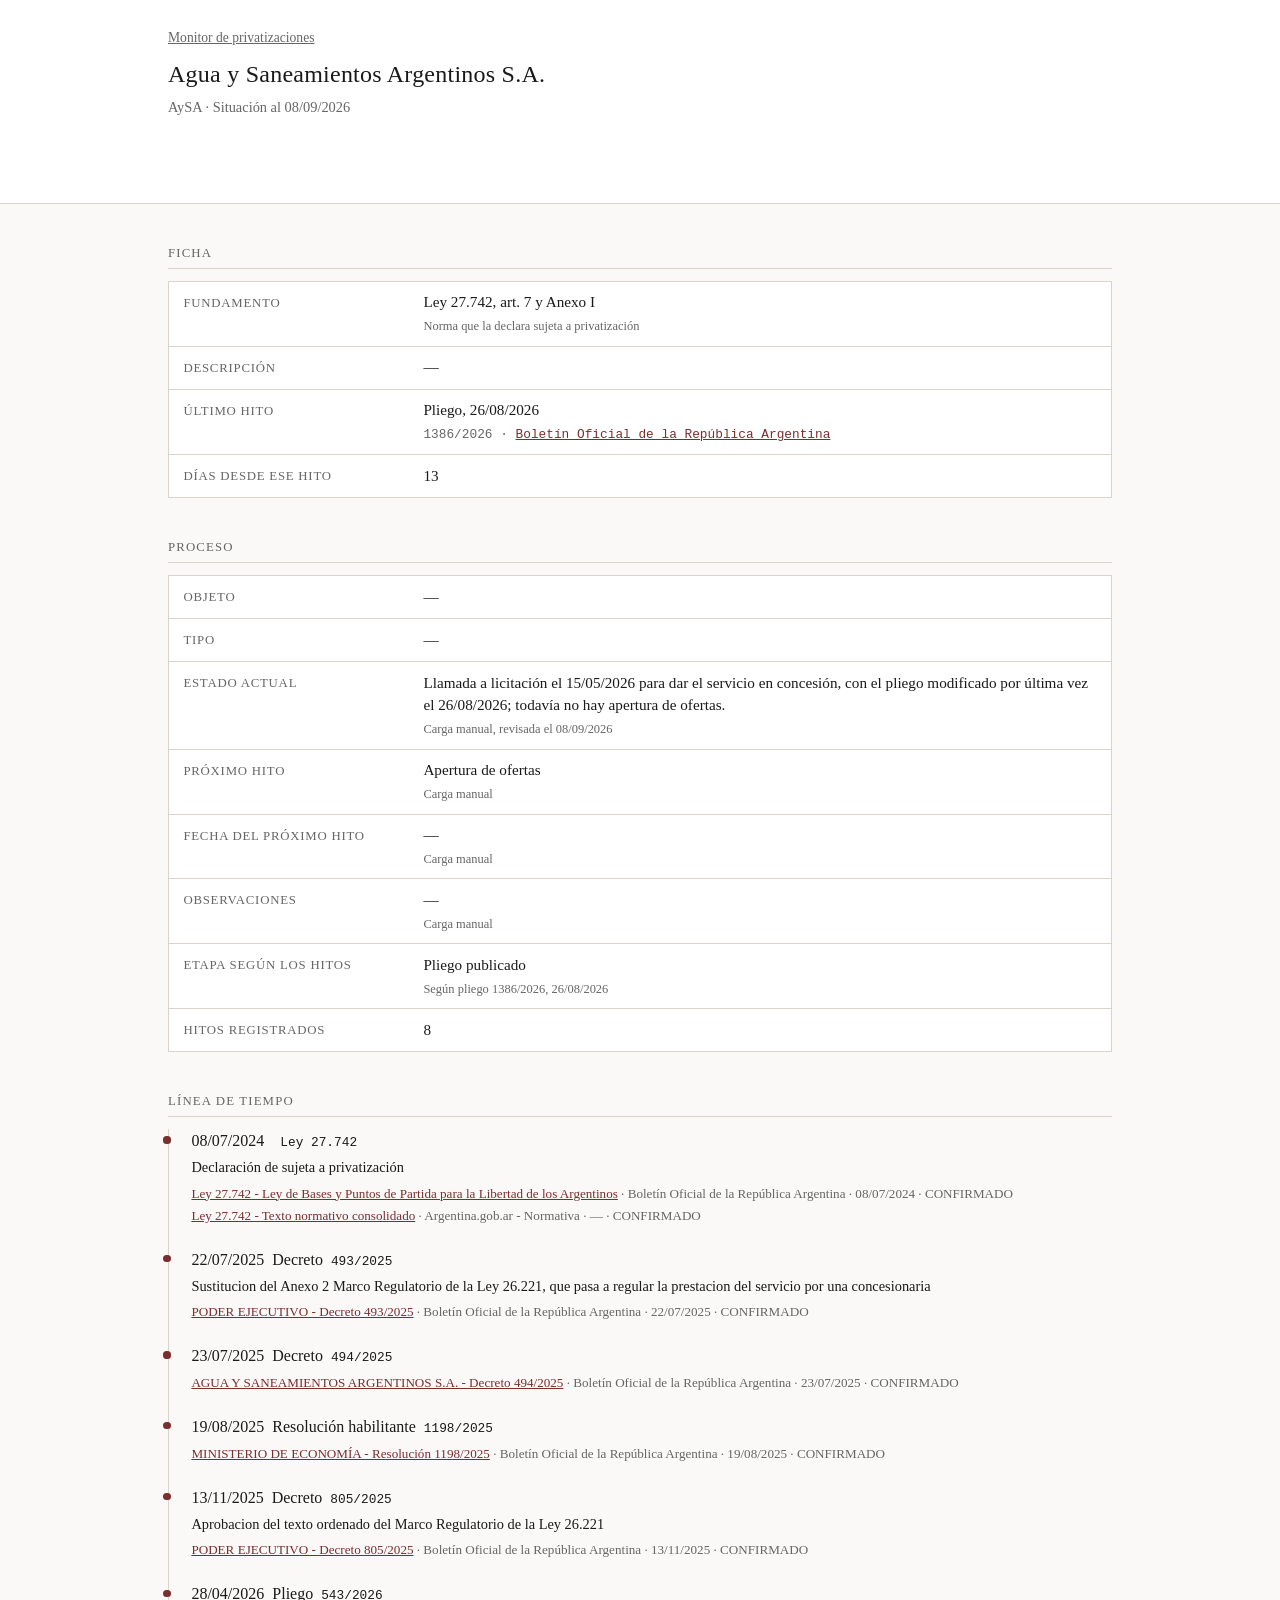
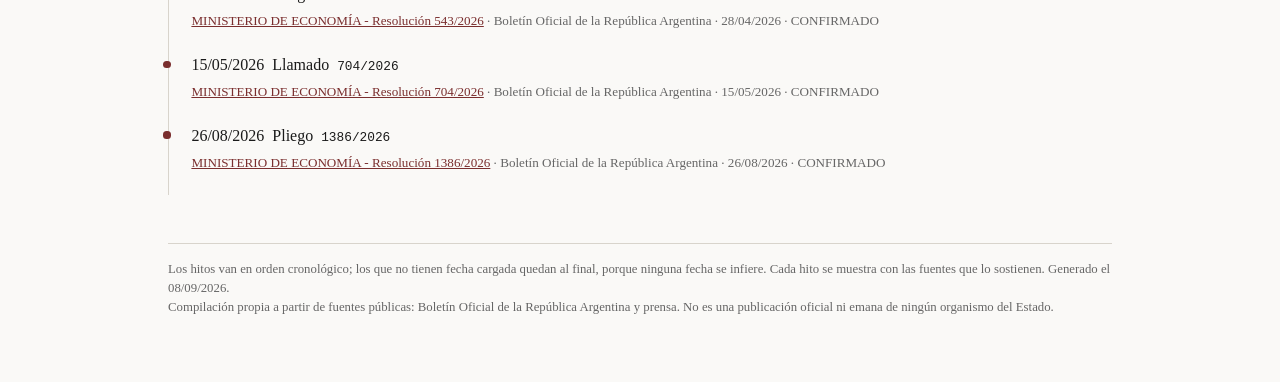
==== empresa/aysa.html @ 0f7c3a1d "Panel del 2026-09-08" ====
<!doctype html>
<html lang="es-AR">
<head>
<meta charset="utf-8">
<meta name="viewport" content="width=device-width, initial-scale=1">
<title>AySA - Monitor de privatizaciones</title>
<link rel="stylesheet" href="../estilo.css">
</head>
<body>
<header>
  <div class="hoja">
    <p class="migas"><a href="../index.html">Monitor de privatizaciones</a></p>
    <h1>Agua y Saneamientos Argentinos S.A.</h1>
    <p class="bajada">
      AySA
      · Situación al 08/09/2026
    </p>
  </div>
</header>

<div class="hoja">
  <h2>Ficha</h2>
  <dl class="datos">
    <div>
      <dt>Fundamento</dt>
      <dd>
        Ley 27.742, art. 7 y Anexo I
        <span class="fuente">Norma que la declara sujeta a privatización</span>
      </dd>
    </div>
    <div>
      <dt>Descripción</dt>
      <dd>—</dd>
    </div>
    <div>
      <dt>Último hito</dt>
      <dd>
Pliego,        <span class="fecha">26/08/2026</span>
        <span class="fuente norma">
          1386/2026
          · <a href="https://www.boletinoficial.gob.ar/detalleAviso/primera/346399/20260826" target="_blank" rel="noopener">Boletín Oficial de la República Argentina</a>
        </span>
      </dd>
    </div>
    <div>
      <dt>Días desde ese hito</dt>
      <dd class="fecha">
        13
      </dd>
    </div>
  </dl>

  <h2>
    Proceso  </h2>
  <dl class="datos">
    <div>
      <dt>Objeto</dt>
      <dd>—</dd>
    </div>
    <div>
      <dt>Tipo</dt>
      <dd>—</dd>
    </div>
    <div>
      <dt>Estado actual</dt>
      <dd>
        Llamada a licitación el 15/05/2026 para dar el servicio en concesión, con el pliego modificado por última vez el 26/08/2026; todavía no hay apertura de ofertas.
        <span class="fuente">
          Carga manual, revisada el
          08/09/2026        </span>
      </dd>
    </div>
    <div>
      <dt>Próximo hito</dt>
      <dd>
        Apertura de ofertas
        <span class="fuente">Carga manual</span>
      </dd>
    </div>
    <div>
      <dt>Fecha del próximo hito</dt>
      <dd class="fecha">
        —
        <span class="fuente">Carga manual</span>
      </dd>
    </div>
    <div>
      <dt>Observaciones</dt>
      <dd>
        —
        <span class="fuente">Carga manual</span>
      </dd>
    </div>
    <div>
      <dt>Etapa según los hitos</dt>
      <dd>
        Pliego publicado
        <span class="fuente">
          Según pliego 1386/2026,
          26/08/2026
        </span>
      </dd>
    </div>
    <div>
      <dt>Hitos registrados</dt>
      <dd class="fecha">8</dd>
    </div>
  </dl>

  <h2>Línea de tiempo</h2>
  <ol class="linea-tiempo">
    <li>
      <div class="cabeza">
        <span class="fecha">08/07/2024</span>
        <span class="etapa"></span>
        <span class="norma">Ley 27.742</span>
      </div>
      <p class="descripcion">Declaración de sujeta a privatización</p>
      <ul class="fuentes">
        <li>
          <a href="https://www.boletinoficial.gob.ar/detalleAviso/primera/310189/20240708" target="_blank" rel="noopener">Ley 27.742 - Ley de Bases y Puntos de Partida para la Libertad de los Argentinos</a>
          · Boletín Oficial de la República Argentina · 08/07/2024 · CONFIRMADO
        </li>
        <li>
          <a href="https://www.argentina.gob.ar/normativa/nacional/ley-27742-401266/texto" target="_blank" rel="noopener">Ley 27.742 - Texto normativo consolidado</a>
          · Argentina.gob.ar - Normativa · — · CONFIRMADO
        </li>
      </ul>
    </li>
    <li>
      <div class="cabeza">
        <span class="fecha">22/07/2025</span>
        <span class="etapa">Decreto</span>
        <span class="norma">493/2025</span>
      </div>
      <p class="descripcion">Sustitucion del Anexo 2 Marco Regulatorio de la Ley 26.221, que pasa a regular la prestacion del servicio por una concesionaria</p>
      <ul class="fuentes">
        <li>
          <a href="https://www.boletinoficial.gob.ar/detalleAviso/primera/328660/20250722" target="_blank" rel="noopener">PODER EJECUTIVO - Decreto 493/2025</a>
          · Boletín Oficial de la República Argentina · 22/07/2025 · CONFIRMADO
        </li>
      </ul>
    </li>
    <li>
      <div class="cabeza">
        <span class="fecha">23/07/2025</span>
        <span class="etapa">Decreto</span>
        <span class="norma">494/2025</span>
      </div>
      <ul class="fuentes">
        <li>
          <a href="https://www.boletinoficial.gob.ar/detalleAviso/primera/328735/20250723" target="_blank" rel="noopener">AGUA Y SANEAMIENTOS ARGENTINOS S.A. - Decreto 494/2025</a>
          · Boletín Oficial de la República Argentina · 23/07/2025 · CONFIRMADO
        </li>
      </ul>
    </li>
    <li>
      <div class="cabeza">
        <span class="fecha">19/08/2025</span>
        <span class="etapa">Resolución habilitante</span>
        <span class="norma">1198/2025</span>
      </div>
      <ul class="fuentes">
        <li>
          <a href="https://www.boletinoficial.gob.ar/detalleAviso/primera/330008/20250819" target="_blank" rel="noopener">MINISTERIO DE ECONOMÍA - Resolución 1198/2025</a>
          · Boletín Oficial de la República Argentina · 19/08/2025 · CONFIRMADO
        </li>
      </ul>
    </li>
    <li>
      <div class="cabeza">
        <span class="fecha">13/11/2025</span>
        <span class="etapa">Decreto</span>
        <span class="norma">805/2025</span>
      </div>
      <p class="descripcion">Aprobacion del texto ordenado del Marco Regulatorio de la Ley 26.221</p>
      <ul class="fuentes">
        <li>
          <a href="https://www.boletinoficial.gob.ar/detalleAviso/primera/334420/20251113" target="_blank" rel="noopener">PODER EJECUTIVO - Decreto 805/2025</a>
          · Boletín Oficial de la República Argentina · 13/11/2025 · CONFIRMADO
        </li>
      </ul>
    </li>
    <li>
      <div class="cabeza">
        <span class="fecha">28/04/2026</span>
        <span class="etapa">Pliego</span>
        <span class="norma">543/2026</span>
      </div>
      <ul class="fuentes">
        <li>
          <a href="https://www.boletinoficial.gob.ar/detalleAviso/primera/341232/20260428" target="_blank" rel="noopener">MINISTERIO DE ECONOMÍA - Resolución 543/2026</a>
          · Boletín Oficial de la República Argentina · 28/04/2026 · CONFIRMADO
        </li>
      </ul>
    </li>
    <li>
      <div class="cabeza">
        <span class="fecha">15/05/2026</span>
        <span class="etapa">Llamado</span>
        <span class="norma">704/2026</span>
      </div>
      <ul class="fuentes">
        <li>
          <a href="https://www.boletinoficial.gob.ar/detalleAviso/primera/341989/20260515" target="_blank" rel="noopener">MINISTERIO DE ECONOMÍA - Resolución 704/2026</a>
          · Boletín Oficial de la República Argentina · 15/05/2026 · CONFIRMADO
        </li>
      </ul>
    </li>
    <li>
      <div class="cabeza">
        <span class="fecha">26/08/2026</span>
        <span class="etapa">Pliego</span>
        <span class="norma">1386/2026</span>
      </div>
      <ul class="fuentes">
        <li>
          <a href="https://www.boletinoficial.gob.ar/detalleAviso/primera/346399/20260826" target="_blank" rel="noopener">MINISTERIO DE ECONOMÍA - Resolución 1386/2026</a>
          · Boletín Oficial de la República Argentina · 26/08/2026 · CONFIRMADO
        </li>
      </ul>
    </li>
  </ol>



  <footer>
    Los hitos van en orden cronológico; los que no tienen fecha cargada quedan al
    final, porque ninguna fecha se infiere. Cada hito se muestra con las fuentes
    que lo sostienen. Generado el 08/09/2026.
    <br>
    Compilación propia a partir de fuentes públicas: Boletín Oficial de la
    República Argentina y prensa. No es una publicación oficial ni emana de
    ningún organismo del Estado.
  </footer>
</div>
</body>
</html>
---- estilo.css ----
/* Hoja de estilo unica del panel: la comparten el indice y las fichas.
   Sin JavaScript, sin dependencias externas, sin fuentes remotas. */

:root {
  --tinta: #1a1a1a;
  --tenue: #666;
  --linea: #d8d4cc;
  --fondo: #faf9f7;
  --panel: #fff;
  --acento: #7a2e2e;
  --marca: #f0ece4;
}

* { box-sizing: border-box; }

body {
  margin: 0;
  background: var(--fondo);
  color: var(--tinta);
  font: 16px/1.5 Georgia, "Times New Roman", serif;
}

.hoja {
  max-width: 62rem;
  margin: 0 auto;
  padding: 0 1.5rem 4rem;
}

/* Encabezado ---------------------------------------------------------- */

header {
  border-bottom: 1px solid var(--linea);
  background: var(--panel);
  padding: 1.75rem 0 1.25rem;
  margin-bottom: 2rem;
}

h1 {
  margin: 0 0 .3rem;
  font-size: 1.5rem;
  font-weight: normal;
  letter-spacing: .01em;
}

.bajada {
  margin: 0;
  color: var(--tenue);
  font-size: .9rem;
}

.migas {
  margin: 0 0 .5rem;
  font-size: .85rem;
}

.migas a { color: var(--tenue); }

a { color: var(--acento); }
a:hover { color: var(--tinta); }

h2 {
  font-size: .8rem;
  text-transform: uppercase;
  letter-spacing: .09em;
  color: var(--tenue);
  font-weight: normal;
  margin: 2.5rem 0 .75rem;
  padding-bottom: .3rem;
  border-bottom: 1px solid var(--linea);
}

/* Tabla del indice ---------------------------------------------------- */

table {
  width: 100%;
  border-collapse: collapse;
  background: var(--panel);
  font-size: .9rem;
}

thead th {
  text-align: left;
  font-weight: normal;
  font-size: .75rem;
  text-transform: uppercase;
  letter-spacing: .07em;
  color: var(--tenue);
  padding: .5rem .7rem;
  border-bottom: 1px solid var(--tinta);
  vertical-align: bottom;
}

tbody td {
  padding: .7rem;
  border-bottom: 1px solid var(--linea);
  vertical-align: top;
}

tbody tr:hover { background: var(--fondo); }

.empresa-nombre { font-size: 1rem; }
.empresa-nombre a { text-decoration: none; }
.empresa-nombre a:hover { text-decoration: underline; }

.numero {
  font-variant-numeric: tabular-nums;
  white-space: nowrap;
  text-align: right;
}

.fecha {
  font-variant-numeric: tabular-nums;
  white-space: nowrap;
}

/* Procedencia del dato: nunca se muestra un estado sin decir de donde sale */

.fuente {
  display: block;
  color: var(--tenue);
  font-size: .78rem;
  margin-top: .2rem;
}

.vacio { color: var(--linea); }

.norma {
  font-family: ui-monospace, "Courier New", monospace;
  font-size: .8rem;
}

/* Ficha de empresa ---------------------------------------------------- */

.datos {
  margin: 0;
  background: var(--panel);
  border: 1px solid var(--linea);
}

.datos > div {
  display: grid;
  grid-template-columns: 14rem 1fr;
  gap: 1rem;
  padding: .6rem .9rem;
  border-bottom: 1px solid var(--linea);
}

.datos > div:last-child { border-bottom: 0; }

.datos dt {
  color: var(--tenue);
  font-size: .8rem;
  text-transform: uppercase;
  letter-spacing: .06em;
  padding-top: .15rem;
}

.datos dd { margin: 0; font-size: .95rem; }

/* Linea de tiempo ----------------------------------------------------- */

.linea-tiempo {
  list-style: none;
  margin: 0;
  padding: 0 0 0 1.4rem;
  border-left: 1px solid var(--linea);
}

.linea-tiempo > li {
  position: relative;
  padding: 0 0 1.4rem;
}

.linea-tiempo > li::before {
  content: "";
  position: absolute;
  left: -1.75rem;
  top: .45rem;
  width: .45rem;
  height: .45rem;
  background: var(--acento);
  border-radius: 50%;
}

.linea-tiempo .cabeza {
  display: flex;
  flex-wrap: wrap;
  gap: .5rem;
  align-items: baseline;
}

.linea-tiempo .etapa { font-size: 1rem; }

.linea-tiempo .descripcion {
  margin: .25rem 0 0;
  font-size: .9rem;
}

.linea-tiempo .fuentes {
  list-style: none;
  margin: .3rem 0 0;
  padding: 0;
  font-size: .82rem;
  color: var(--tenue);
}

.linea-tiempo .fuentes li { margin-top: .15rem; }

.nota {
  color: var(--tenue);
  font-size: .85rem;
  margin: .75rem 0 0;
}

footer {
  margin-top: 3rem;
  padding-top: 1rem;
  border-top: 1px solid var(--linea);
  color: var(--tenue);
  font-size: .8rem;
}

@media (max-width: 700px) {
  .datos > div { grid-template-columns: 1fr; gap: .2rem; }
  table, thead, tbody, tr, td, th { display: block; }
  thead { display: none; }
  tbody tr { border-bottom: 1px solid var(--tinta); padding: .5rem 0; }
  tbody td { border-bottom: 0; padding: .2rem .7rem; }
  .numero { text-align: left; }
}
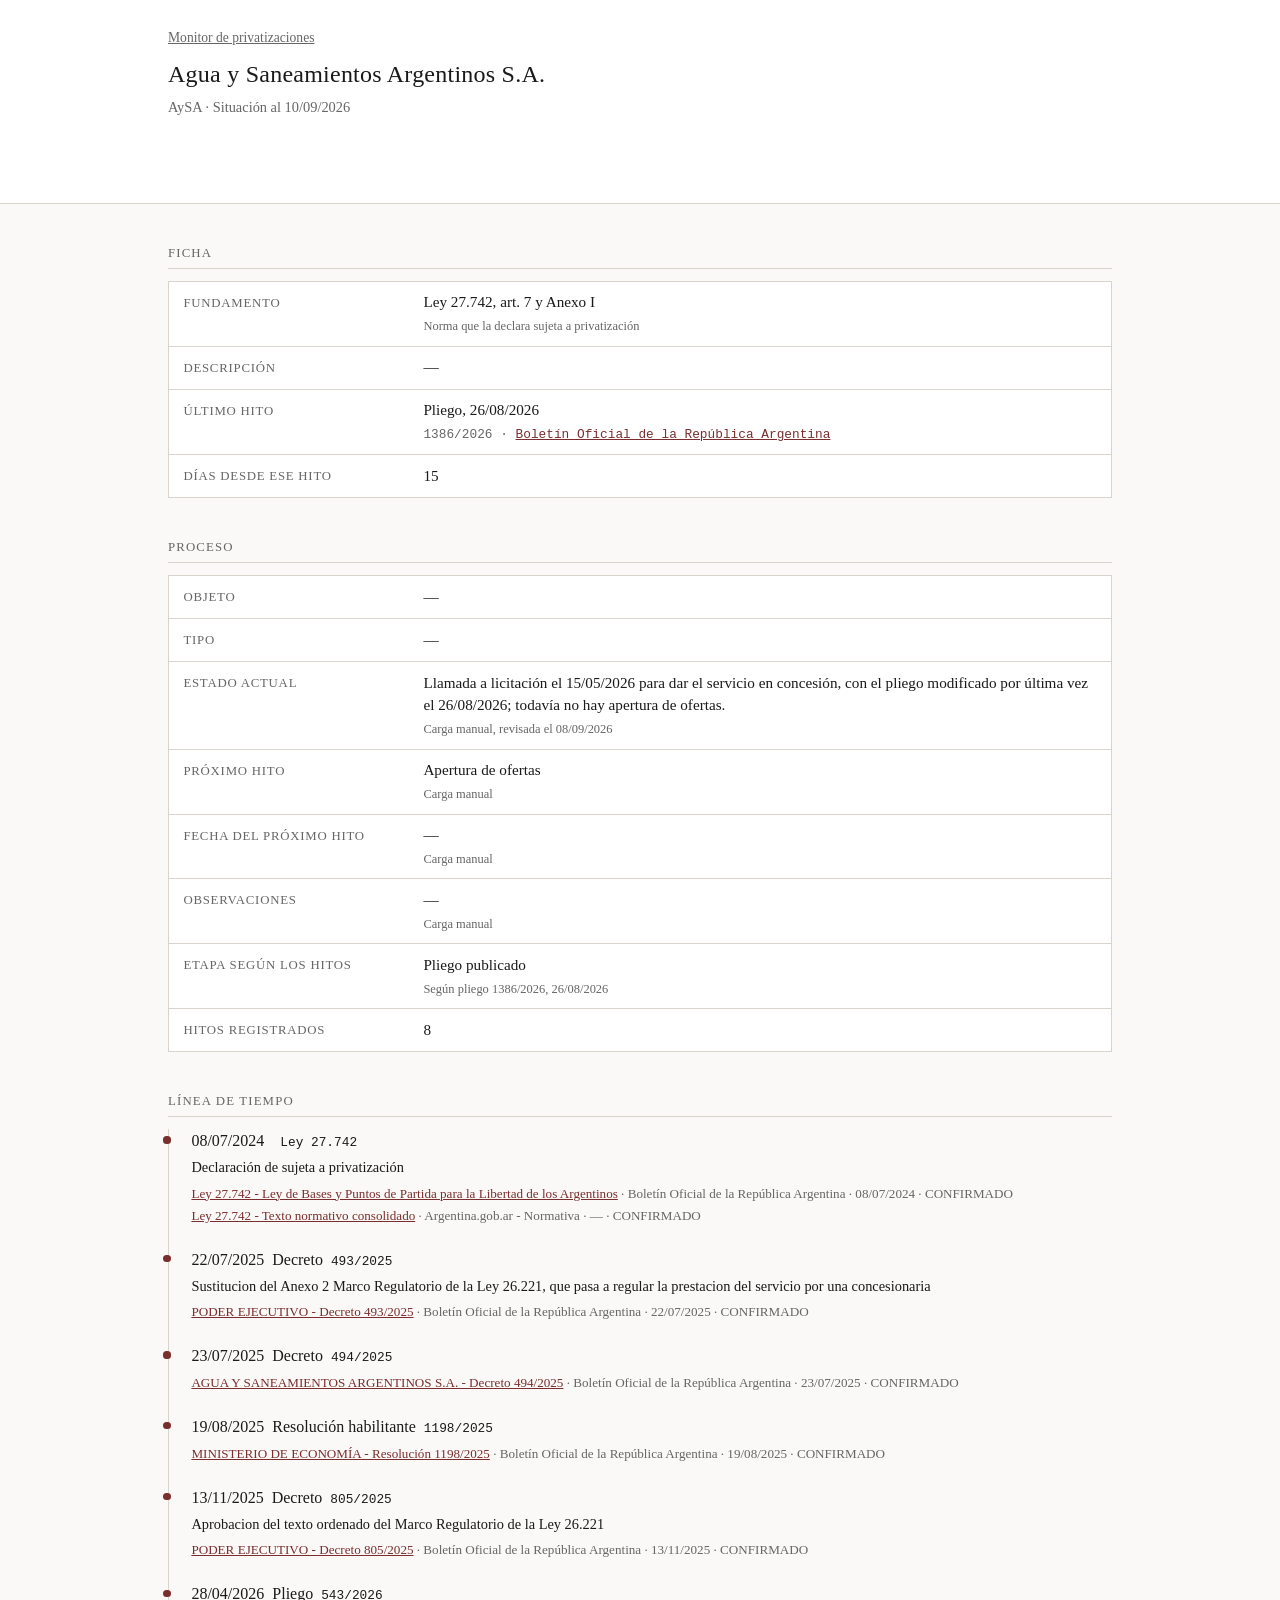
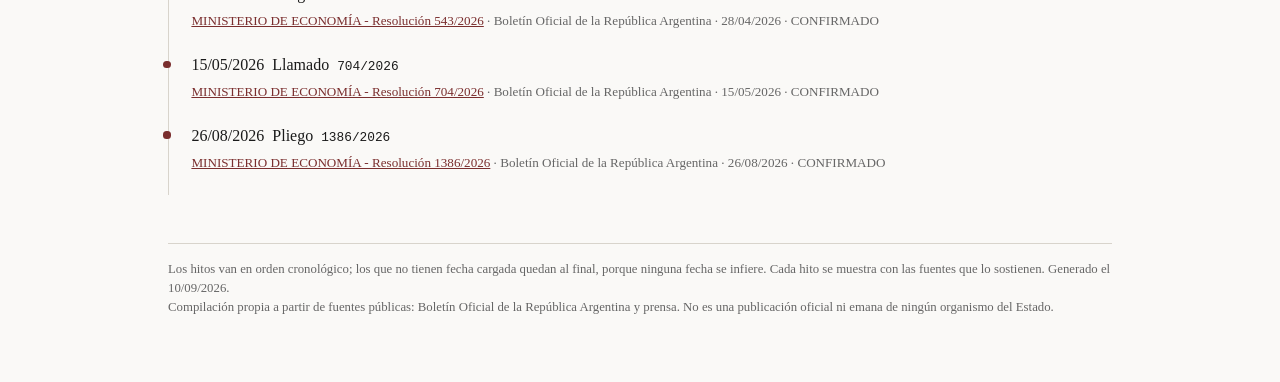
==== commit e39a6b78: "Panel del 2026-09-09" ====
--- a/empresa/aysa.html
+++ b/empresa/aysa.html
@@ -13,7 +13,7 @@
     <h1>Agua y Saneamientos Argentinos S.A.</h1>
     <p class="bajada">
       AySA
-      · Situación al 08/09/2026
+      · Situación al 10/09/2026
     </p>
   </div>
 </header>
@@ -45,7 +45,7 @@
     <div>
       <dt>Días desde ese hito</dt>
       <dd class="fecha">
-        13
+        15
       </dd>
     </div>
   </dl>
@@ -227,7 +227,7 @@
   <footer>
     Los hitos van en orden cronológico; los que no tienen fecha cargada quedan al
     final, porque ninguna fecha se infiere. Cada hito se muestra con las fuentes
-    que lo sostienen. Generado el 08/09/2026.
+    que lo sostienen. Generado el 10/09/2026.
     <br>
     Compilación propia a partir de fuentes públicas: Boletín Oficial de la
     República Argentina y prensa. No es una publicación oficial ni emana de
